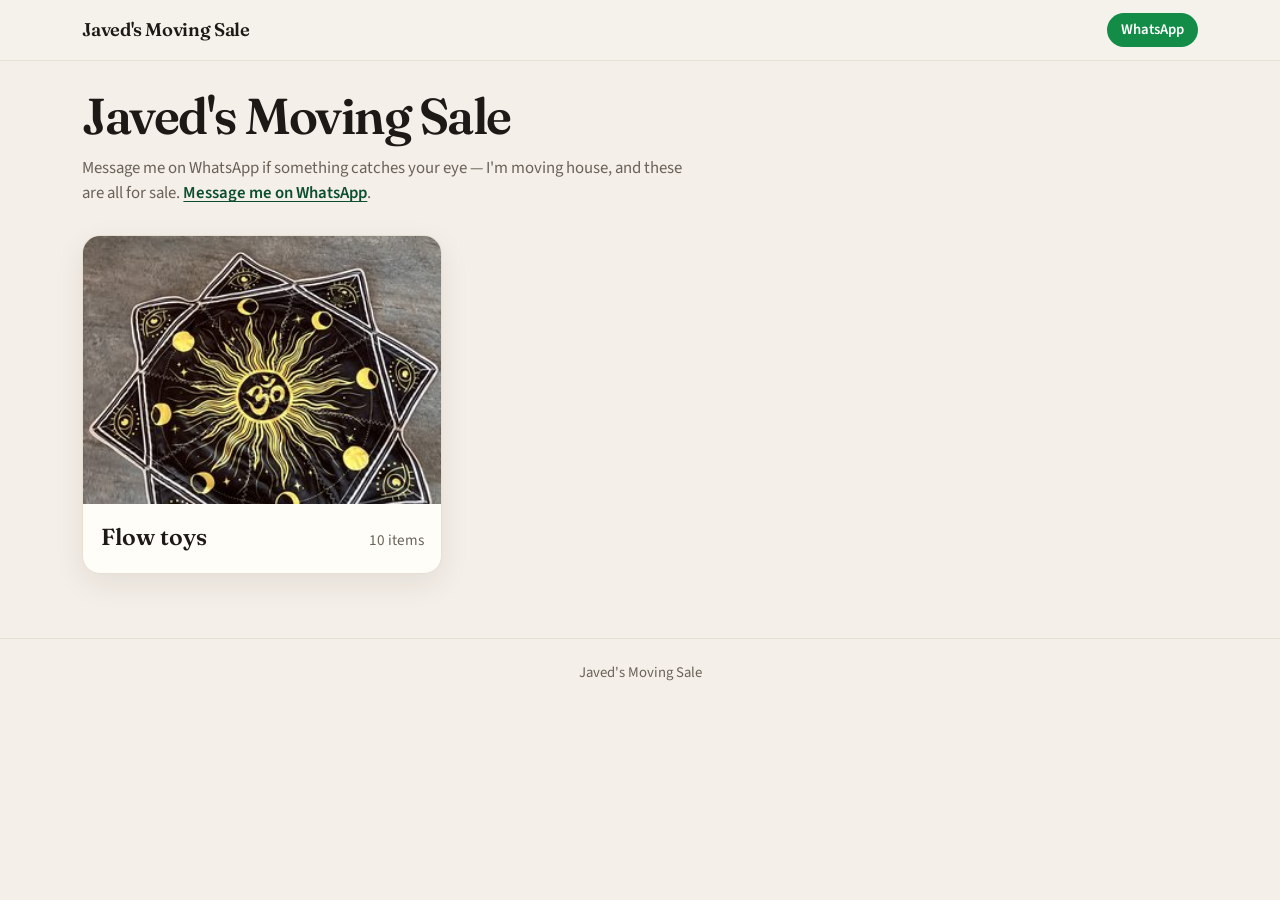
==== index.html @ 38f086d4 "Moving sale page" ====
<!DOCTYPE html>
<html lang="en">
<head>
  <meta charset="utf-8">
  <meta name="viewport" content="width=device-width, initial-scale=1, viewport-fit=cover">
  <meta name="theme-color" content="#f4efe8">
  <meta name="description" content="Javed's moving sale — flow toys and more. Message on WhatsApp to buy.">
  <title>Javed's Moving Sale</title>
  <link rel="preconnect" href="https://fonts.googleapis.com">
  <link rel="preconnect" href="https://fonts.gstatic.com" crossorigin>
  <link href="https://fonts.googleapis.com/css2?family=Fraunces:opsz,wght@9..144,500;9..144,600&family=Source+Sans+3:wght@400;500;600&display=swap" rel="stylesheet">
  <link rel="stylesheet" href="styles.css">
  <link rel="icon" href="data:image/svg+xml,<svg xmlns='http://www.w3.org/2000/svg' viewBox='0 0 100 100'><text y='.9em' font-size='90'>✦</text></svg>">
</head>
<body>
  <a class="skip" href="#app">Skip to content</a>
  <header class="site-header">
    <div class="header-inner">
      <a class="brand" href="#/" id="brand-link">Javed's Moving Sale</a>
      <a class="header-wa" id="header-wa" target="_blank" rel="noopener noreferrer">WhatsApp</a>
    </div>
  </header>
  <main id="app" class="app" tabindex="-1">
    <p class="loading">Loading the sale…</p>
  </main>
  <footer class="site-footer">
    <p>Javed's Moving Sale</p>
  </footer>
  <script src="app.js" defer></script>
</body>
</html>
---- styles.css ----
:root {
  --bg: #f4efe8;
  --paper: #fffdf8;
  --ink: #1c1916;
  --muted: #6a6259;
  --line: #e6dfd4;
  --accent: #146c43;
  --accent-ink: #0d4e30;
  --whatsapp: #128c47;
  --whatsapp-ink: #fff;
  --shadow: 0 10px 30px rgba(40, 28, 16, 0.08);
  --radius: 18px;
  --header-h: 3.75rem;
  --font-sans: "Source Sans 3", "Segoe UI", sans-serif;
  --font-serif: "Fraunces", "Times New Roman", serif;
}

* { box-sizing: border-box; }
html { scroll-behavior: smooth; }
body {
  margin: 0;
  min-height: 100vh;
  background: var(--bg);
  color: var(--ink);
  font-family: var(--font-sans);
  font-size: 1.05rem;
  line-height: 1.5;
  -webkit-font-smoothing: antialiased;
}
img { max-width: 100%; display: block; }
a { color: var(--accent-ink); }
button { font: inherit; }

.skip {
  position: absolute;
  left: 1rem;
  top: -4rem;
  background: var(--ink);
  color: #fff;
  padding: 0.5rem 0.8rem;
  z-index: 20;
}
.skip:focus { top: 0.6rem; }

.site-header {
  position: sticky;
  top: 0;
  z-index: 10;
  background: color-mix(in srgb, var(--bg) 88%, white);
  backdrop-filter: blur(12px);
  border-bottom: 1px solid var(--line);
}
.header-inner {
  max-width: 72rem;
  margin: 0 auto;
  min-height: var(--header-h);
  padding: 0.7rem 1.15rem;
  display: flex;
  align-items: center;
  justify-content: space-between;
  gap: 1rem;
}
.brand {
  font-family: var(--font-serif);
  font-weight: 600;
  font-size: 1.15rem;
  letter-spacing: -0.02em;
  color: var(--ink);
  text-decoration: none;
}
.header-wa {
  font-size: 0.92rem;
  font-weight: 600;
  color: var(--whatsapp-ink);
  background: var(--whatsapp);
  text-decoration: none;
  padding: 0.4rem 0.85rem;
  border-radius: 999px;
}
.header-wa:hover { filter: brightness(1.06); }

.app {
  max-width: 72rem;
  margin: 0 auto;
  padding: 1.4rem 1.15rem 4rem;
  outline: none;
}
.loading, .error {
  color: var(--muted);
  text-align: center;
  padding: 3rem 1rem;
}

.hero {
  margin: 0.4rem 0 1.75rem;
  max-width: 38rem;
}
.hero h1 {
  font-family: var(--font-serif);
  font-weight: 600;
  font-size: clamp(2rem, 6vw, 3.15rem);
  letter-spacing: -0.03em;
  line-height: 1.05;
  margin: 0 0 0.85rem;
}
.wa-note {
  margin: 0;
  color: var(--muted);
  font-size: 1.05rem;
}
.wa-note a {
  font-weight: 600;
  color: var(--accent-ink);
  text-decoration: underline;
  text-underline-offset: 3px;
}

.category-grid {
  display: grid;
  gap: 1.1rem;
  grid-template-columns: 1fr;
}
@media (min-width: 720px) {
  .category-grid { grid-template-columns: repeat(auto-fill, minmax(20rem, 1fr)); }
}
.category-tile {
  display: block;
  text-decoration: none;
  color: inherit;
  background: var(--paper);
  border-radius: var(--radius);
  overflow: hidden;
  box-shadow: var(--shadow);
  border: 1px solid var(--line);
  transition: transform 0.18s ease, box-shadow 0.18s ease;
}
.category-tile:hover { transform: translateY(-2px); box-shadow: 0 16px 36px rgba(40, 28, 16, 0.12); }
.category-tile img {
  width: 100%;
  aspect-ratio: 4 / 3;
  object-fit: cover;
  background: #ddd6cc;
}
.category-meta {
  padding: 1rem 1.1rem 1.15rem;
  display: flex;
  align-items: baseline;
  justify-content: space-between;
  gap: 0.75rem;
}
.category-meta h2 {
  font-family: var(--font-serif);
  font-size: 1.45rem;
  font-weight: 600;
  margin: 0;
}
.count {
  color: var(--muted);
  font-size: 0.95rem;
}

.crumbs {
  display: flex;
  flex-wrap: wrap;
  gap: 0.35rem 0.5rem;
  font-size: 0.92rem;
  margin: 0 0 1.1rem;
  color: var(--muted);
}
.crumbs a { color: var(--muted); }
.section-head {
  display: flex;
  align-items: baseline;
  justify-content: space-between;
  gap: 1rem;
  margin: 0 0 1.15rem;
}
.section-head h1 {
  font-family: var(--font-serif);
  font-size: clamp(1.7rem, 4vw, 2.3rem);
  margin: 0;
  letter-spacing: -0.03em;
}

.item-grid {
  display: grid;
  gap: 1rem;
  grid-template-columns: repeat(2, minmax(0, 1fr));
}
@media (min-width: 800px) {
  .item-grid { grid-template-columns: repeat(3, minmax(0, 1fr)); gap: 1.2rem; }
}
.item-card {
  display: block;
  text-decoration: none;
  color: inherit;
  background: var(--paper);
  border-radius: 14px;
  overflow: hidden;
  border: 1px solid var(--line);
  box-shadow: 0 6px 18px rgba(40, 28, 16, 0.05);
  transition: transform 0.18s ease;
}
.item-card:hover { transform: translateY(-2px); }
.item-card img {
  width: 100%;
  aspect-ratio: 1 / 1;
  object-fit: cover;
  background: #ddd6cc;
}
.item-card .cap {
  padding: 0.7rem 0.8rem 0.9rem;
}
.item-card h2 {
  font-size: 1rem;
  font-weight: 600;
  margin: 0 0 0.2rem;
  line-height: 1.25;
}
.price {
  color: var(--accent-ink);
  font-weight: 600;
  margin: 0;
}

.item-page {
  display: grid;
  gap: 1.4rem;
}
@media (min-width: 880px) {
  .item-page {
    grid-template-columns: minmax(0, 1.15fr) minmax(16rem, 0.85fr);
    gap: 2.2rem;
    align-items: start;
  }
}

.gallery {
  background: #1c1916;
  border-radius: var(--radius);
  overflow: hidden;
  position: relative;
  user-select: none;
  touch-action: pan-y;
  box-shadow: var(--shadow);
}
.gallery-stage {
  position: relative;
  aspect-ratio: 3 / 4;
  background: #1c1916;
  cursor: grab;
}
.gallery-stage:active { cursor: grabbing; }
.gallery-stage img {
  width: 100%;
  height: 100%;
  object-fit: contain;
  background: #1c1916;
  pointer-events: none;
}
.nav-btn {
  position: absolute;
  top: 50%;
  transform: translateY(-50%);
  width: 2.5rem;
  height: 2.5rem;
  border: 0;
  border-radius: 999px;
  background: rgba(255, 255, 255, 0.92);
  color: var(--ink);
  cursor: pointer;
  display: grid;
  place-items: center;
  font-size: 1.4rem;
  line-height: 1;
  padding: 0;
}
.nav-btn[disabled] { opacity: 0.35; cursor: default; }
.nav-btn.prev { left: 0.6rem; }
.nav-btn.next { right: 0.6rem; }
.counter {
  position: absolute;
  right: 0.7rem;
  bottom: 0.7rem;
  background: rgba(0, 0, 0, 0.55);
  color: #fff;
  font-size: 0.8rem;
  padding: 0.2rem 0.5rem;
  border-radius: 999px;
}
.thumbs {
  display: flex;
  gap: 0.45rem;
  padding: 0.6rem;
  overflow-x: auto;
  background: #2a2622;
}
.thumbs button {
  border: 2px solid transparent;
  padding: 0;
  background: none;
  border-radius: 8px;
  overflow: hidden;
  flex: 0 0 4.2rem;
  cursor: pointer;
}
.thumbs button[aria-current="true"] { border-color: #fff; }
.thumbs img {
  width: 4.2rem;
  height: 4.2rem;
  object-fit: cover;
}

.item-copy h1 {
  font-family: var(--font-serif);
  font-size: clamp(1.8rem, 4vw, 2.5rem);
  letter-spacing: -0.03em;
  margin: 0 0 0.4rem;
  line-height: 1.1;
}
.item-copy .lead-price {
  font-size: 1.35rem;
  font-weight: 600;
  color: var(--accent-ink);
  margin: 0 0 1rem;
}
.facts {
  list-style: none;
  margin: 0 0 1.15rem;
  padding: 0;
  border-top: 1px solid var(--line);
}
.facts li {
  display: grid;
  grid-template-columns: 7.2rem 1fr;
  gap: 0.6rem;
  padding: 0.7rem 0;
  border-bottom: 1px solid var(--line);
}
.facts dt, .facts .k {
  color: var(--muted);
  font-size: 0.92rem;
}
.facts .v { margin: 0; }
.item-copy .desc {
  margin: 0 0 1.4rem;
  color: var(--ink);
}

.wa-btn {
  display: inline-flex;
  align-items: center;
  justify-content: center;
  gap: 0.55rem;
  width: 100%;
  background: var(--whatsapp);
  color: var(--whatsapp-ink);
  text-decoration: none;
  font-weight: 600;
  font-size: 1.05rem;
  padding: 0.9rem 1.1rem;
  border-radius: 999px;
  box-shadow: 0 8px 20px rgba(18, 140, 71, 0.25);
}
.wa-btn:hover { filter: brightness(1.06); }
.wa-btn svg { width: 1.25rem; height: 1.25rem; fill: currentColor; }

.not-found {
  text-align: center;
  padding: 3rem 1rem;
}
.not-found a { font-weight: 600; }

.site-footer {
  border-top: 1px solid var(--line);
  color: var(--muted);
  font-size: 0.92rem;
  text-align: center;
  padding: 1.4rem 1rem 2rem;
}
.site-footer p { margin: 0; }
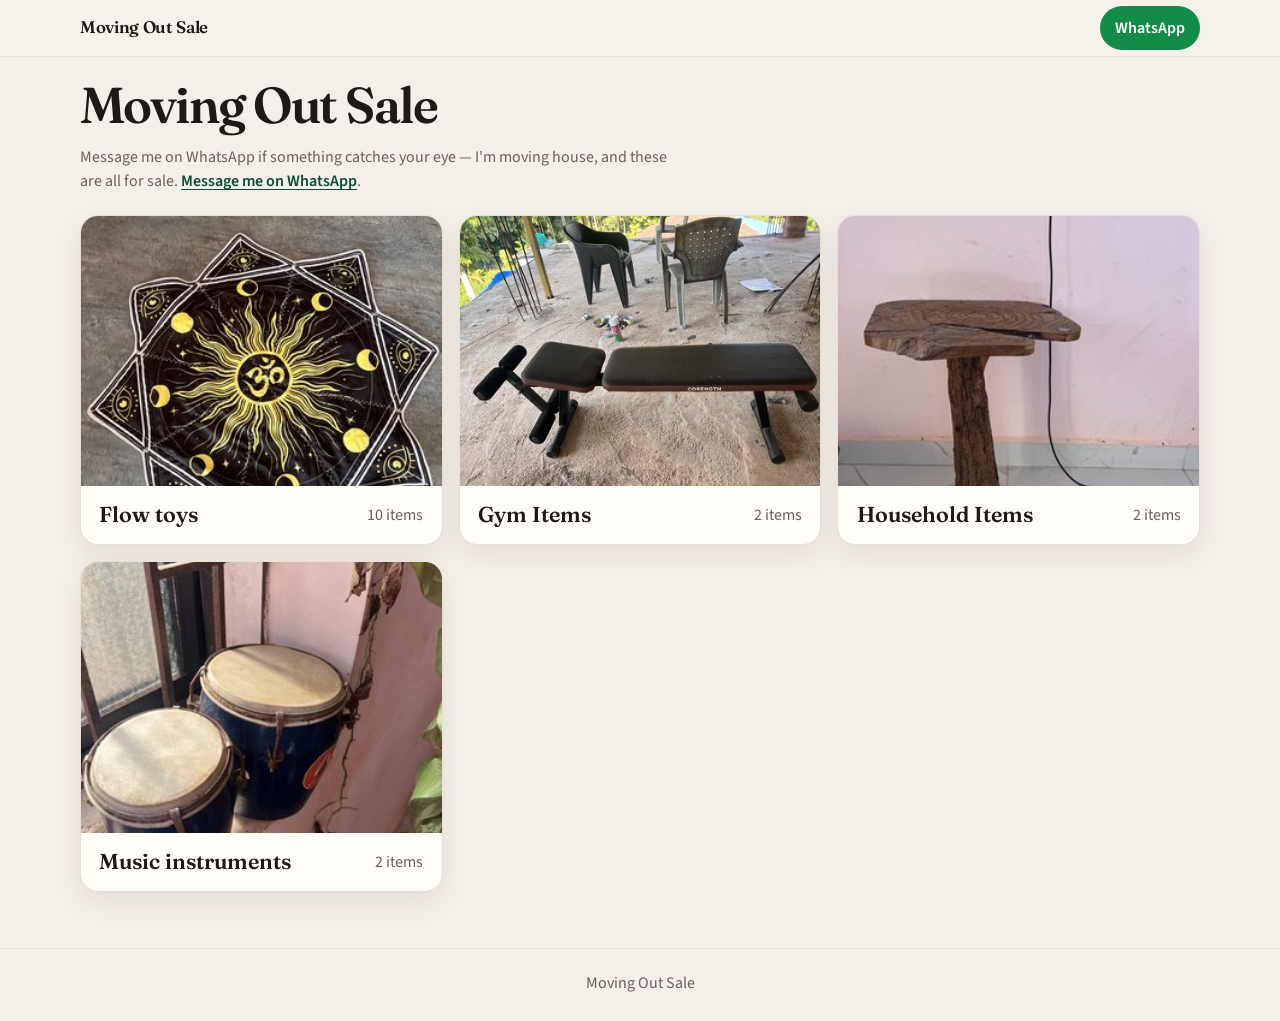
==== commit 1540bb58: "Rename to Moving Out Sale; mobile-first layout" ====
--- a/index.html
+++ b/index.html
@@ -4,8 +4,15 @@
   <meta charset="utf-8">
   <meta name="viewport" content="width=device-width, initial-scale=1, viewport-fit=cover">
   <meta name="theme-color" content="#f4efe8">
-  <meta name="description" content="Javed's moving sale — flow toys and more. Message on WhatsApp to buy.">
-  <title>Javed's Moving Sale</title>
+  <meta name="description" content="Moving Out Sale — flow toys, gym gear, household items and more. Message on WhatsApp to buy.">
+  <meta property="og:title" content="Moving Out Sale">
+  <meta property="og:description" content="Flow toys, gym gear, household items and more. Message on WhatsApp to buy.">
+  <meta property="og:type" content="website">
+  <meta property="og:image" content="images/thumbs/flow-toys/cover/cover.jpg">
+  <meta name="twitter:card" content="summary_large_image">
+  <meta name="twitter:title" content="Moving Out Sale">
+  <meta name="twitter:description" content="Flow toys, gym gear, household items and more. Message on WhatsApp to buy.">
+  <title>Moving Out Sale</title>
   <link rel="preconnect" href="https://fonts.googleapis.com">
   <link rel="preconnect" href="https://fonts.gstatic.com" crossorigin>
   <link href="https://fonts.googleapis.com/css2?family=Fraunces:opsz,wght@9..144,500;9..144,600&family=Source+Sans+3:wght@400;500;600&display=swap" rel="stylesheet">
@@ -16,7 +23,11 @@
   <a class="skip" href="#app">Skip to content</a>
   <header class="site-header">
     <div class="header-inner">
-      <a class="brand" href="#/" id="brand-link">Javed's Moving Sale</a>
+      <a class="back-link" id="back-link" hidden href="#/">
+        <span class="back-arrow" aria-hidden="true">←</span>
+        <span id="back-label">Back</span>
+      </a>
+      <a class="brand" href="#/" id="brand-link">Moving Out Sale</a>
       <a class="header-wa" id="header-wa" target="_blank" rel="noopener noreferrer">WhatsApp</a>
     </div>
   </header>
@@ -24,7 +35,7 @@
     <p class="loading">Loading the sale…</p>
   </main>
   <footer class="site-footer">
-    <p>Javed's Moving Sale</p>
+    <p>Moving Out Sale</p>
   </footer>
   <script src="app.js" defer></script>
 </body>
--- a/styles.css
+++ b/styles.css
@@ -10,24 +10,47 @@
   --whatsapp-ink: #fff;
   --shadow: 0 10px 30px rgba(40, 28, 16, 0.08);
   --radius: 18px;
-  --header-h: 3.75rem;
+  --header-h: 3.5rem;
+  --page-pad: 1rem;
+  --wa-bar-h: 4.75rem;
   --font-sans: "Source Sans 3", "Segoe UI", sans-serif;
   --font-serif: "Fraunces", "Times New Roman", serif;
-}
-
-* { box-sizing: border-box; }
-html { scroll-behavior: smooth; }
+  --safe-top: env(safe-area-inset-top, 0px);
+  --safe-bottom: env(safe-area-inset-bottom, 0px);
+  --safe-left: env(safe-area-inset-left, 0px);
+  --safe-right: env(safe-area-inset-right, 0px);
+}
+
+*, *::before, *::after { box-sizing: border-box; }
+
+html {
+  scroll-behavior: smooth;
+  overflow-x: clip;
+  max-width: 100%;
+  -webkit-text-size-adjust: 100%;
+  text-size-adjust: 100%;
+}
+
 body {
   margin: 0;
   min-height: 100vh;
+  min-height: 100dvh;
+  max-width: 100%;
+  overflow-x: clip;
   background: var(--bg);
   color: var(--ink);
   font-family: var(--font-sans);
-  font-size: 1.05rem;
+  font-size: 16px;
   line-height: 1.5;
   -webkit-font-smoothing: antialiased;
 }
-img { max-width: 100%; display: block; }
+
+img {
+  max-width: 100%;
+  height: auto;
+  display: block;
+}
+
 a { color: var(--accent-ink); }
 button { font: inherit; }
 
@@ -38,53 +61,99 @@
   background: var(--ink);
   color: #fff;
   padding: 0.5rem 0.8rem;
-  z-index: 20;
-}
-.skip:focus { top: 0.6rem; }
+  z-index: 30;
+}
+.skip:focus { top: calc(var(--safe-top) + 0.6rem); }
 
 .site-header {
   position: sticky;
   top: 0;
-  z-index: 10;
+  z-index: 20;
   background: color-mix(in srgb, var(--bg) 88%, white);
   backdrop-filter: blur(12px);
+  -webkit-backdrop-filter: blur(12px);
   border-bottom: 1px solid var(--line);
+  padding-top: var(--safe-top);
+  padding-left: var(--safe-left);
+  padding-right: var(--safe-right);
 }
 .header-inner {
   max-width: 72rem;
   margin: 0 auto;
   min-height: var(--header-h);
-  padding: 0.7rem 1.15rem;
+  padding: 0.35rem var(--page-pad);
   display: flex;
   align-items: center;
   justify-content: space-between;
-  gap: 1rem;
+  gap: 0.6rem;
 }
 .brand {
   font-family: var(--font-serif);
   font-weight: 600;
-  font-size: 1.15rem;
+  font-size: 1.05rem;
   letter-spacing: -0.02em;
   color: var(--ink);
   text-decoration: none;
+  min-height: 44px;
+  display: inline-flex;
+  align-items: center;
+  flex: 1 1 auto;
+  min-width: 0;
+}
+.back-link {
+  display: none;
+  align-items: center;
+  gap: 0.35rem;
+  min-height: 44px;
+  min-width: 44px;
+  padding: 0.4rem 0.55rem 0.4rem 0;
+  margin-left: -0.15rem;
+  color: var(--ink);
+  text-decoration: none;
+  font-weight: 600;
+  font-size: 16px;
+  flex: 1 1 auto;
+  min-width: 0;
+}
+.back-link:not([hidden]) { display: inline-flex; }
+body:not([data-page="home"]) .brand { display: none; }
+.back-arrow { font-size: 1.15rem; line-height: 1; }
+#back-label {
+  overflow: hidden;
+  text-overflow: ellipsis;
+  white-space: nowrap;
 }
 .header-wa {
-  font-size: 0.92rem;
+  flex: 0 0 auto;
+  font-size: 16px;
   font-weight: 600;
   color: var(--whatsapp-ink);
   background: var(--whatsapp);
   text-decoration: none;
-  padding: 0.4rem 0.85rem;
+  padding: 0.5rem 0.95rem;
+  min-height: 44px;
+  display: inline-flex;
+  align-items: center;
   border-radius: 999px;
 }
 .header-wa:hover { filter: brightness(1.06); }
+body[data-page="item"] .header-wa { display: none; }
 
 .app {
   max-width: 72rem;
   margin: 0 auto;
-  padding: 1.4rem 1.15rem 4rem;
+  padding: 1.15rem var(--page-pad) 3.5rem;
+  padding-left: calc(var(--page-pad) + var(--safe-left));
+  padding-right: calc(var(--page-pad) + var(--safe-right));
   outline: none;
-}
+  min-width: 0;
+}
+body[data-page="item"] .app {
+  padding-left: 0;
+  padding-right: 0;
+  padding-bottom: calc(var(--wa-bar-h) + var(--safe-bottom) + 1rem);
+}
+
 .loading, .error {
   color: var(--muted);
   text-align: center;
@@ -92,21 +161,21 @@
 }
 
 .hero {
-  margin: 0.4rem 0 1.75rem;
+  margin: 0.15rem 0 1.35rem;
   max-width: 38rem;
 }
 .hero h1 {
   font-family: var(--font-serif);
   font-weight: 600;
-  font-size: clamp(2rem, 6vw, 3.15rem);
+  font-size: clamp(1.85rem, 8vw, 3.15rem);
   letter-spacing: -0.03em;
-  line-height: 1.05;
-  margin: 0 0 0.85rem;
+  line-height: 1.1;
+  margin: 0 0 0.75rem;
 }
 .wa-note {
   margin: 0;
   color: var(--muted);
-  font-size: 1.05rem;
+  font-size: 16px;
 }
 .wa-note a {
   font-weight: 600;
@@ -117,7 +186,7 @@
 
 .category-grid {
   display: grid;
-  gap: 1.1rem;
+  gap: 1rem;
   grid-template-columns: 1fr;
 }
 @media (min-width: 720px) {
@@ -132,9 +201,12 @@
   overflow: hidden;
   box-shadow: var(--shadow);
   border: 1px solid var(--line);
-  transition: transform 0.18s ease, box-shadow 0.18s ease;
-}
-.category-tile:hover { transform: translateY(-2px); box-shadow: 0 16px 36px rgba(40, 28, 16, 0.12); }
+  width: 100%;
+  -webkit-tap-highlight-color: transparent;
+}
+@media (hover: hover) {
+  .category-tile:hover { transform: translateY(-2px); box-shadow: 0 16px 36px rgba(40, 28, 16, 0.12); }
+}
 .category-tile img {
   width: 100%;
   aspect-ratio: 4 / 3;
@@ -142,56 +214,56 @@
   background: #ddd6cc;
 }
 .category-meta {
-  padding: 1rem 1.1rem 1.15rem;
-  display: flex;
-  align-items: baseline;
+  padding: 1rem 1.15rem;
+  min-height: 56px;
+  display: flex;
+  align-items: center;
   justify-content: space-between;
   gap: 0.75rem;
 }
 .category-meta h2 {
   font-family: var(--font-serif);
-  font-size: 1.45rem;
+  font-size: 1.35rem;
   font-weight: 600;
   margin: 0;
+  line-height: 1.2;
 }
 .count {
   color: var(--muted);
-  font-size: 0.95rem;
-}
-
-.crumbs {
-  display: flex;
-  flex-wrap: wrap;
-  gap: 0.35rem 0.5rem;
-  font-size: 0.92rem;
-  margin: 0 0 1.1rem;
-  color: var(--muted);
-}
-.crumbs a { color: var(--muted); }
+  font-size: 16px;
+  white-space: nowrap;
+}
+
 .section-head {
   display: flex;
   align-items: baseline;
   justify-content: space-between;
   gap: 1rem;
-  margin: 0 0 1.15rem;
+  margin: 0 0 1rem;
 }
 .section-head h1 {
   font-family: var(--font-serif);
-  font-size: clamp(1.7rem, 4vw, 2.3rem);
+  font-size: clamp(1.55rem, 6vw, 2.3rem);
   margin: 0;
   letter-spacing: -0.03em;
+  line-height: 1.15;
+  min-width: 0;
 }
 
 .item-grid {
   display: grid;
-  gap: 1rem;
+  gap: 0.75rem;
   grid-template-columns: repeat(2, minmax(0, 1fr));
 }
-@media (min-width: 800px) {
-  .item-grid { grid-template-columns: repeat(3, minmax(0, 1fr)); gap: 1.2rem; }
+@media (min-width: 600px) {
+  .item-grid { grid-template-columns: repeat(3, minmax(0, 1fr)); gap: 1rem; }
+}
+@media (min-width: 960px) {
+  .item-grid { grid-template-columns: repeat(4, minmax(0, 1fr)); gap: 1.15rem; }
 }
 .item-card {
-  display: block;
+  display: flex;
+  flex-direction: column;
   text-decoration: none;
   color: inherit;
   background: var(--paper);
@@ -199,9 +271,12 @@
   overflow: hidden;
   border: 1px solid var(--line);
   box-shadow: 0 6px 18px rgba(40, 28, 16, 0.05);
-  transition: transform 0.18s ease;
-}
-.item-card:hover { transform: translateY(-2px); }
+  min-width: 0;
+  -webkit-tap-highlight-color: transparent;
+}
+@media (hover: hover) {
+  .item-card:hover { transform: translateY(-2px); }
+}
 .item-card img {
   width: 100%;
   aspect-ratio: 1 / 1;
@@ -209,25 +284,36 @@
   background: #ddd6cc;
 }
 .item-card .cap {
-  padding: 0.7rem 0.8rem 0.9rem;
+  padding: 0.65rem 0.7rem 0.85rem;
+  display: flex;
+  flex-direction: column;
+  gap: 0.15rem;
+  flex: 1;
 }
 .item-card h2 {
-  font-size: 1rem;
-  font-weight: 600;
-  margin: 0 0 0.2rem;
-  line-height: 1.25;
+  font-size: 16px;
+  font-weight: 600;
+  margin: 0;
+  line-height: 1.3;
+  overflow-wrap: anywhere;
 }
 .price {
   color: var(--accent-ink);
   font-weight: 600;
   margin: 0;
+  font-size: 16px;
 }
 
 .item-page {
   display: grid;
-  gap: 1.4rem;
+  gap: 1.15rem;
+  min-width: 0;
 }
 @media (min-width: 880px) {
+  body[data-page="item"] .app {
+    padding-left: calc(var(--page-pad) + var(--safe-left));
+    padding-right: calc(var(--page-pad) + var(--safe-right));
+  }
   .item-page {
     grid-template-columns: minmax(0, 1.15fr) minmax(16rem, 0.85fr);
     gap: 2.2rem;
@@ -237,86 +323,103 @@
 
 .gallery {
   background: #1c1916;
-  border-radius: var(--radius);
-  overflow: hidden;
   position: relative;
   user-select: none;
-  touch-action: pan-y;
-  box-shadow: var(--shadow);
-}
-.gallery-stage {
-  position: relative;
-  aspect-ratio: 3 / 4;
+  width: 100%;
+  max-width: 100%;
+  min-width: 0;
+}
+@media (max-width: 879px) {
+  .gallery { border-radius: 0; }
+}
+@media (min-width: 880px) {
+  .gallery {
+    border-radius: var(--radius);
+    overflow: hidden;
+    box-shadow: var(--shadow);
+  }
+}
+.gallery-track {
+  display: flex;
+  overflow-x: auto;
+  overflow-y: hidden;
+  scroll-snap-type: x mandatory;
+  scroll-behavior: smooth;
+  -webkit-overflow-scrolling: touch;
+  overscroll-behavior-x: contain;
+  scrollbar-width: none;
+  touch-action: pan-x pan-y;
+}
+.gallery-track::-webkit-scrollbar { display: none; }
+.gallery-slide {
+  flex: 0 0 100%;
+  width: 100%;
+  max-width: 100%;
+  scroll-snap-align: start;
+  scroll-snap-stop: always;
+  height: min(100vw, calc(100dvh - var(--header-h) - var(--safe-top) - var(--wa-bar-h) - var(--safe-bottom) - 8.75rem));
   background: #1c1916;
-  cursor: grab;
-}
-.gallery-stage:active { cursor: grabbing; }
-.gallery-stage img {
+  display: grid;
+  place-items: center;
+}
+.gallery-slide img {
   width: 100%;
   height: 100%;
   object-fit: contain;
-  background: #1c1916;
   pointer-events: none;
 }
-.nav-btn {
+.dots {
   position: absolute;
-  top: 50%;
-  transform: translateY(-50%);
-  width: 2.5rem;
-  height: 2.5rem;
+  left: 0;
+  right: 0;
+  bottom: 0.45rem;
+  display: flex;
+  justify-content: center;
+  align-items: center;
+  gap: 0.15rem;
+  padding: 0;
+  background: transparent;
+  z-index: 2;
+}
+.dots[hidden] { display: none; }
+.dot {
+  width: 28px;
+  height: 28px;
+  padding: 0;
   border: 0;
   border-radius: 999px;
-  background: rgba(255, 255, 255, 0.92);
-  color: var(--ink);
+  background: transparent;
   cursor: pointer;
-  display: grid;
-  place-items: center;
-  font-size: 1.4rem;
-  line-height: 1;
-  padding: 0;
-}
-.nav-btn[disabled] { opacity: 0.35; cursor: default; }
-.nav-btn.prev { left: 0.6rem; }
-.nav-btn.next { right: 0.6rem; }
-.counter {
-  position: absolute;
-  right: 0.7rem;
-  bottom: 0.7rem;
-  background: rgba(0, 0, 0, 0.55);
-  color: #fff;
-  font-size: 0.8rem;
-  padding: 0.2rem 0.5rem;
+  position: relative;
+}
+.dot::after {
+  content: "";
+  width: 8px;
+  height: 8px;
   border-radius: 999px;
-}
-.thumbs {
-  display: flex;
-  gap: 0.45rem;
-  padding: 0.6rem;
-  overflow-x: auto;
-  background: #2a2622;
-}
-.thumbs button {
-  border: 2px solid transparent;
-  padding: 0;
-  background: none;
-  border-radius: 8px;
-  overflow: hidden;
-  flex: 0 0 4.2rem;
-  cursor: pointer;
-}
-.thumbs button[aria-current="true"] { border-color: #fff; }
-.thumbs img {
-  width: 4.2rem;
-  height: 4.2rem;
-  object-fit: cover;
-}
-
+  background: rgba(255, 255, 255, 0.55);
+  box-shadow: 0 0 0 1px rgba(0, 0, 0, 0.25);
+  display: block;
+  margin: 0 auto;
+}
+.dot[aria-current="true"]::after { background: #fff; }
+
+.item-copy {
+  padding: 0 var(--page-pad);
+  padding-left: calc(var(--page-pad) + var(--safe-left));
+  padding-right: calc(var(--page-pad) + var(--safe-right));
+  min-width: 0;
+}
+@media (min-width: 880px) {
+  .item-copy { padding: 0; }
+}
 .item-copy h1 {
   font-family: var(--font-serif);
-  font-size: clamp(1.8rem, 4vw, 2.5rem);
+  font-size: clamp(1.7rem, 6vw, 2.5rem);
   letter-spacing: -0.03em;
   margin: 0 0 0.4rem;
-  line-height: 1.1;
+  line-height: 1.15;
+  overflow-wrap: anywhere;
 }
 .item-copy .lead-price {
   font-size: 1.35rem;
@@ -332,21 +435,40 @@
 }
 .facts li {
   display: grid;
-  grid-template-columns: 7.2rem 1fr;
+  grid-template-columns: 6.5rem minmax(0, 1fr);
   gap: 0.6rem;
   padding: 0.7rem 0;
   border-bottom: 1px solid var(--line);
 }
-.facts dt, .facts .k {
+.facts .k {
   color: var(--muted);
-  font-size: 0.92rem;
-}
-.facts .v { margin: 0; }
+  font-size: 16px;
+}
+.facts .v { margin: 0; font-size: 16px; overflow-wrap: anywhere; }
 .item-copy .desc {
-  margin: 0 0 1.4rem;
+  margin: 0 0 1.25rem;
   color: var(--ink);
-}
-
+  font-size: 16px;
+}
+
+.wa-bar {
+  display: none;
+}
+body[data-page="item"] .wa-bar {
+  display: block;
+  position: fixed;
+  left: 0;
+  right: 0;
+  bottom: 0;
+  z-index: 20;
+  padding: 0.7rem var(--page-pad) calc(0.7rem + var(--safe-bottom));
+  padding-left: calc(var(--page-pad) + var(--safe-left));
+  padding-right: calc(var(--page-pad) + var(--safe-right));
+  background: color-mix(in srgb, var(--bg) 92%, white);
+  backdrop-filter: blur(12px);
+  -webkit-backdrop-filter: blur(12px);
+  border-top: 1px solid var(--line);
+}
 .wa-btn {
   display: inline-flex;
   align-items: center;
@@ -357,13 +479,14 @@
   color: var(--whatsapp-ink);
   text-decoration: none;
   font-weight: 600;
-  font-size: 1.05rem;
-  padding: 0.9rem 1.1rem;
+  font-size: 16px;
+  padding: 0.85rem 1.1rem;
+  min-height: 48px;
   border-radius: 999px;
   box-shadow: 0 8px 20px rgba(18, 140, 71, 0.25);
 }
 .wa-btn:hover { filter: brightness(1.06); }
-.wa-btn svg { width: 1.25rem; height: 1.25rem; fill: currentColor; }
+.wa-btn svg { width: 1.25rem; height: 1.25rem; fill: currentColor; flex: 0 0 auto; }
 
 .not-found {
   text-align: center;
@@ -374,8 +497,9 @@
 .site-footer {
   border-top: 1px solid var(--line);
   color: var(--muted);
-  font-size: 0.92rem;
+  font-size: 16px;
   text-align: center;
-  padding: 1.4rem 1rem 2rem;
+  padding: 1.4rem var(--page-pad) calc(1.6rem + var(--safe-bottom));
 }
 .site-footer p { margin: 0; }
+body[data-page="item"] .site-footer { display: none; }
